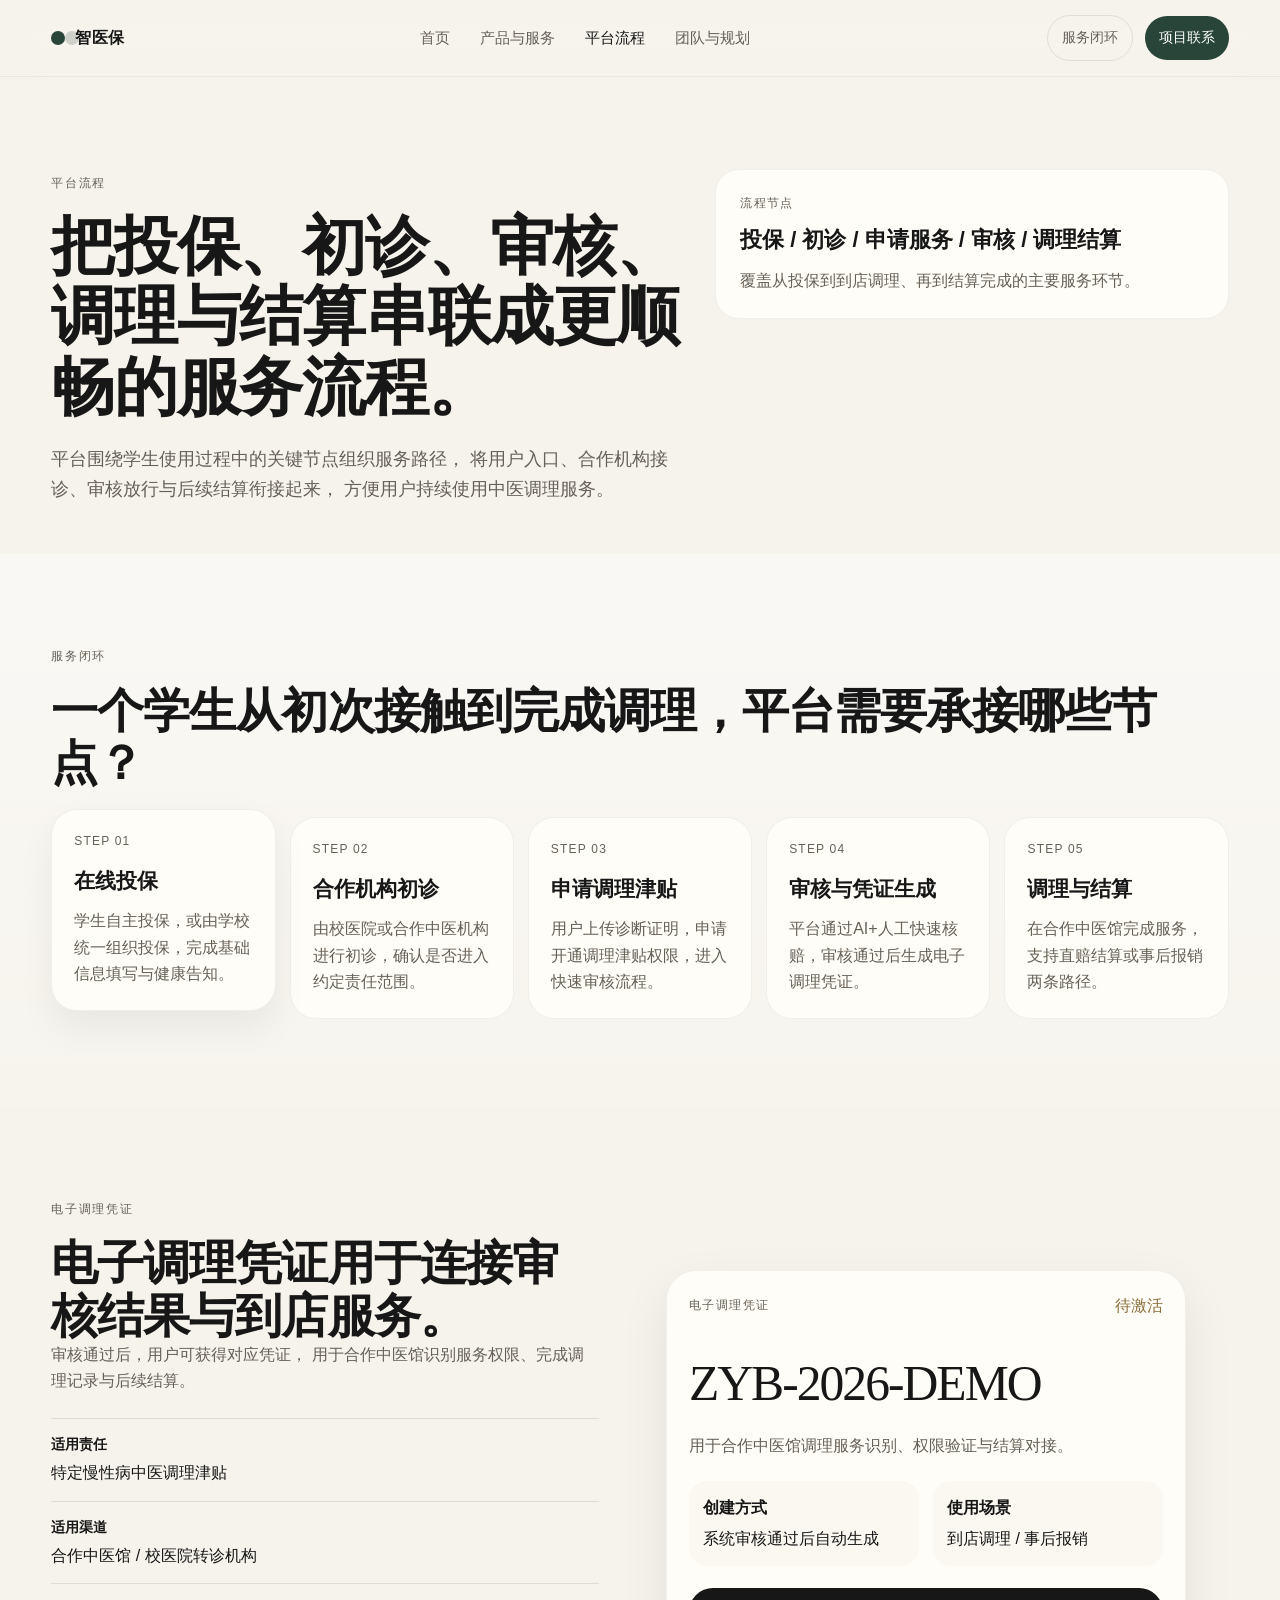
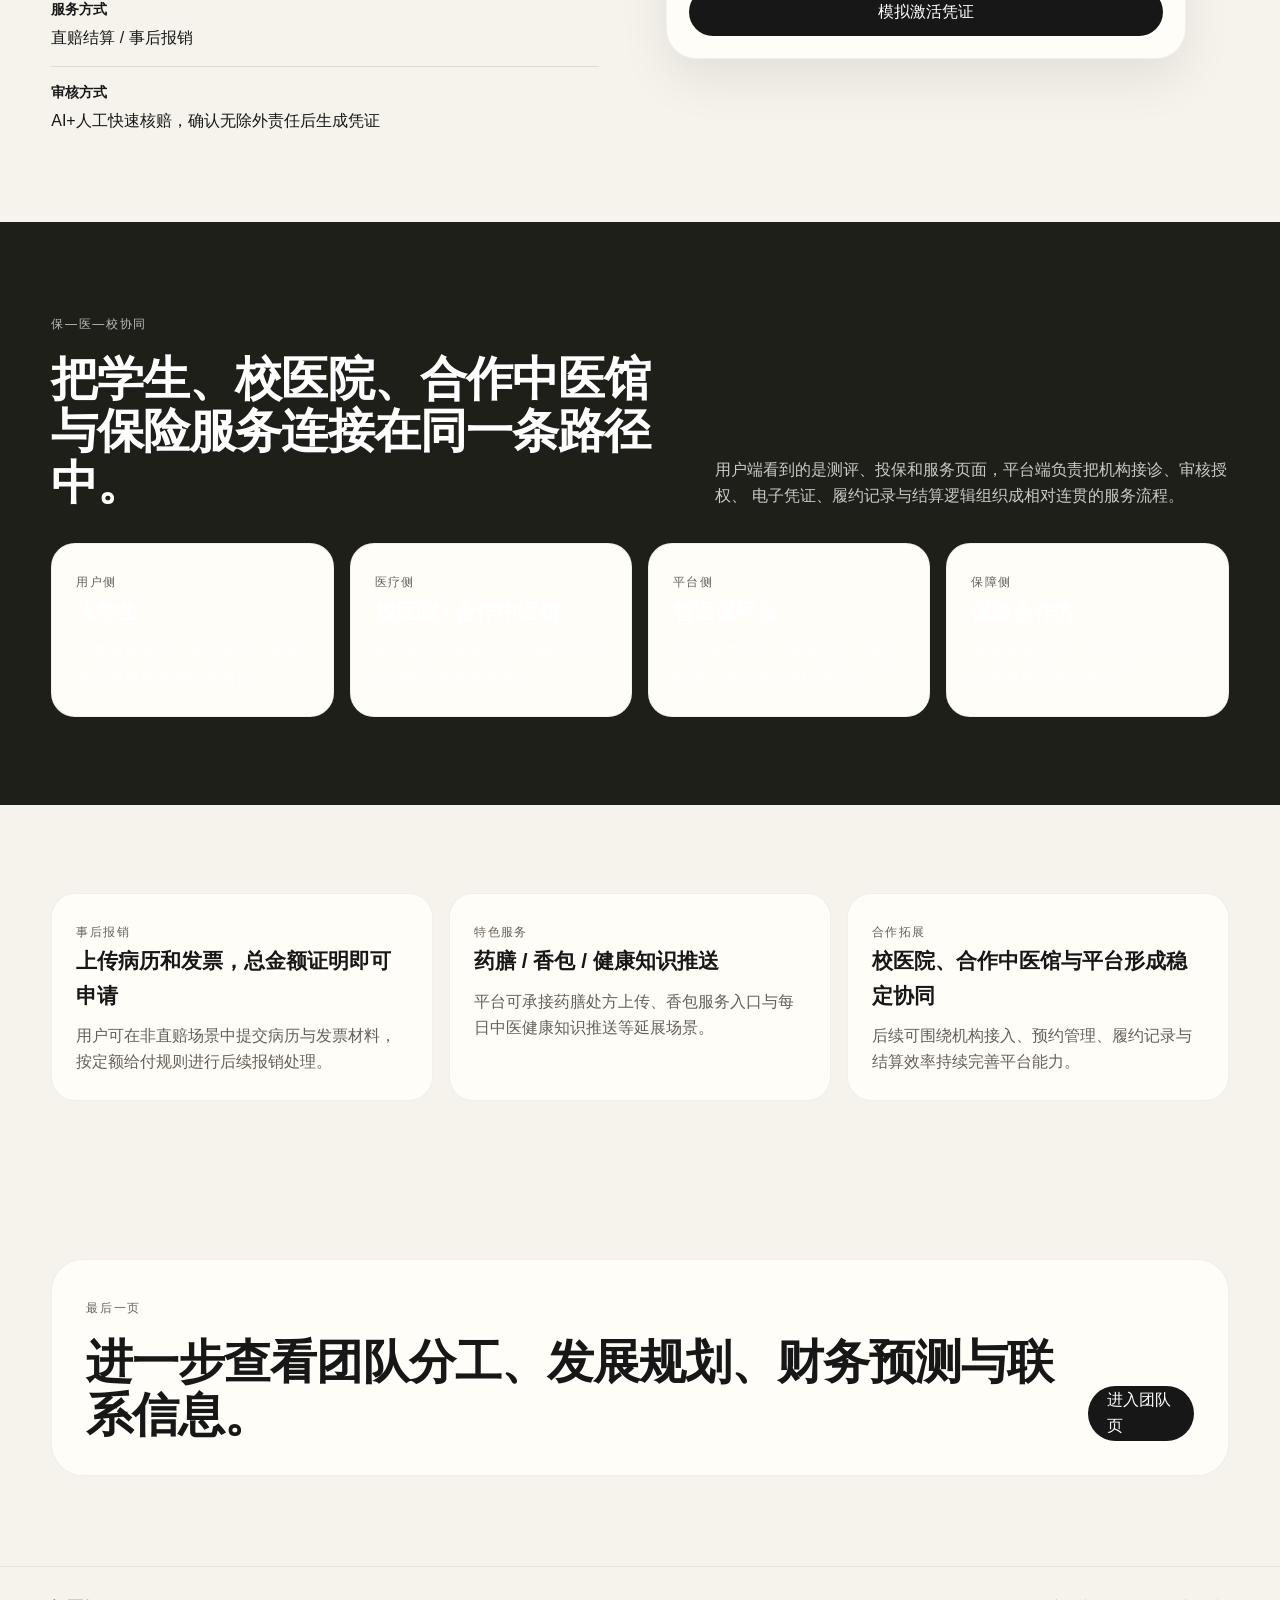
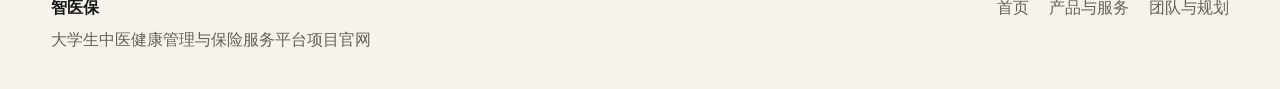
==== platform.html @ 540aa89b "Initial commit" ====
<!DOCTYPE html>
<html lang="zh-CN">
<head>
  <meta charset="UTF-8" />
  <meta name="viewport" content="width=device-width, initial-scale=1.0" />
  <title>平台流程｜智医保</title>
  <link rel="stylesheet" href="style.css" />
</head>
<body data-page="platform">
  <header class="site-header">
    <div class="container header-inner">
      <a class="brand" href="index.html">
        <span class="brand-mark"></span>
        <span>智医保</span>
      </a>

      <nav class="desktop-nav">
        <a href="index.html">首页</a>
        <a href="solution.html">产品与服务</a>
        <a href="platform.html">平台流程</a>
        <a href="team.html">团队与规划</a>
      </nav>

      <div class="header-actions">
        <a class="ghost-link" href="#journey">服务闭环</a>
        <a class="primary-link" href="team.html#contact">项目联系</a>
        <button class="menu-toggle" id="menuToggle" aria-label="打开菜单">☰</button>
      </div>
    </div>

    <div class="mobile-menu" id="mobileMenu">
      <a href="index.html">首页</a>
      <a href="solution.html">产品与服务</a>
      <a href="platform.html">平台流程</a>
      <a href="team.html">团队与规划</a>
    </div>
  </header>

  <main>
    <section class="sub-hero">
      <div class="container sub-hero-grid">
        <div>
          <div class="eyebrow">平台流程</div>
          <h1>把投保、初诊、审核、调理与结算串联成更顺畅的服务流程。</h1>
          <p class="hero-lead">
            平台围绕学生使用过程中的关键节点组织服务路径，
            将用户入口、合作机构接诊、审核放行与后续结算衔接起来，
            方便用户持续使用中医调理服务。
          </p>
        </div>
        <aside class="aside-panel">
          <small>流程节点</small>
          <strong>投保 / 初诊 / 申请服务 / 审核 / 调理结算</strong>
          <p>覆盖从投保到到店调理、再到结算完成的主要服务环节。</p>
        </aside>
      </div>
    </section>

    <section class="section section-soft" id="journey">
      <div class="container">
        <div class="journey-head">
          <div class="eyebrow">服务闭环</div>
          <h2>一个学生从初次接触到完成调理，平台需要承接哪些节点？</h2>
        </div>

        <div class="journey-line journey-line-five">
          <article class="journey-card active">
            <small>STEP 01</small>
            <h3>在线投保</h3>
            <p>学生自主投保，或由学校统一组织投保，完成基础信息填写与健康告知。</p>
          </article>
          <article class="journey-card">
            <small>STEP 02</small>
            <h3>合作机构初诊</h3>
            <p>由校医院或合作中医机构进行初诊，确认是否进入约定责任范围。</p>
          </article>
          <article class="journey-card">
            <small>STEP 03</small>
            <h3>申请调理津贴</h3>
            <p>用户上传诊断证明，申请开通调理津贴权限，进入快速审核流程。</p>
          </article>
          <article class="journey-card">
            <small>STEP 04</small>
            <h3>审核与凭证生成</h3>
            <p>平台通过AI+人工快速核赔，审核通过后生成电子调理凭证。</p>
          </article>
          <article class="journey-card">
            <small>STEP 05</small>
            <h3>调理与结算</h3>
            <p>在合作中医馆完成服务，支持直赔结算或事后报销两条路径。</p>
          </article>
        </div>
      </div>
    </section>

    <section class="section">
      <div class="container flow-layout">
        <div class="flow-copy">
          <div class="eyebrow">电子调理凭证</div>
          <h2>电子调理凭证用于连接审核结果与到店服务。</h2>
          <p>
            审核通过后，用户可获得对应凭证，
            用于合作中医馆识别服务权限、完成调理记录与后续结算。
          </p>

          <div class="flow-points">
            <div>
              <strong>适用责任</strong>
              <span>特定慢性病中医调理津贴</span>
            </div>
            <div>
              <strong>适用渠道</strong>
              <span>合作中医馆 / 校医院转诊机构</span>
            </div>
            <div>
              <strong>服务方式</strong>
              <span>直赔结算 / 事后报销</span>
            </div>
            <div>
              <strong>审核方式</strong>
              <span>AI+人工快速核赔，确认无除外责任后生成凭证</span>
            </div>
          </div>
        </div>

        <div class="voucher-stage">
          <div class="voucher-card">
            <div class="voucher-top">
              <small>电子调理凭证</small>
              <span id="voucherStatus">待激活</span>
            </div>

            <div class="voucher-body">
              <div class="voucher-code" id="voucherCode">ZYB-2026-DEMO</div>
              <p>用于合作中医馆调理服务识别、权限验证与结算对接。</p>
            </div>

            <div class="voucher-meta">
              <div>
                <strong>创建方式</strong>
                <span>系统审核通过后自动生成</span>
              </div>
              <div>
                <strong>使用场景</strong>
                <span>到店调理 / 事后报销</span>
              </div>
            </div>

            <button class="button button-dark full" id="voucherButton" type="button">模拟激活凭证</button>
          </div>
        </div>
      </div>
    </section>

    <section class="section section-dark">
      <div class="container">
        <div class="split-head dark">
          <div>
            <div class="eyebrow">保—医—校协同</div>
            <h2>把学生、校医院、合作中医馆与保险服务连接在同一条路径中。</h2>
          </div>
          <p>
            用户端看到的是测评、投保和服务页面，平台端负责把机构接诊、审核授权、
            电子凭证、履约记录与结算逻辑组织成相对连贯的服务流程。
          </p>
        </div>

        <div class="network-grid">
          <article class="network-card">
            <small>用户侧</small>
            <h3>大学生</h3>
            <p>需要健康测评、调理建议、保障支持与更省事的结算路径。</p>
          </article>
          <article class="network-card">
            <small>医疗侧</small>
            <h3>校医院 / 合作中医馆</h3>
            <p>承担初诊、服务提供、调理记录上传与合作服务履约。</p>
          </article>
          <article class="network-card">
            <small>平台侧</small>
            <h3>智医保平台</h3>
            <p>负责用户入口、审核逻辑、津贴权限、凭证管理与结果沉淀。</p>
          </article>
          <article class="network-card">
            <small>保障侧</small>
            <h3>保险合作方</h3>
            <p>承接保障责任、产品定价、赔付控制与风险管理逻辑。</p>
          </article>
        </div>
      </div>
    </section>

    <section class="section">
      <div class="container side-notes">
        <div class="note-card">
          <small>事后报销</small>
          <h3>上传病历和发票，总金额证明即可申请</h3>
          <p>用户可在非直赔场景中提交病历与发票材料，按定额给付规则进行后续报销处理。</p>
        </div>
        <div class="note-card">
          <small>特色服务</small>
          <h3>药膳 / 香包 / 健康知识推送</h3>
          <p>平台可承接药膳处方上传、香包服务入口与每日中医健康知识推送等延展场景。</p>
        </div>
        <div class="note-card">
          <small>合作拓展</small>
          <h3>校医院、合作中医馆与平台形成稳定协同</h3>
          <p>后续可围绕机构接入、预约管理、履约记录与结算效率持续完善平台能力。</p>
        </div>
      </div>
    </section>

    <section class="section section-end">
      <div class="container end-panel">
        <div>
          <div class="eyebrow">最后一页</div>
          <h2>进一步查看团队分工、发展规划、财务预测与联系信息。</h2>
        </div>
        <a class="button button-dark" href="team.html">进入团队页</a>
      </div>
    </section>
  </main>

  <footer class="site-footer">
    <div class="container footer-inner">
      <div>
        <strong>智医保</strong>
        <p>大学生中医健康管理与保险服务平台项目官网</p>
      </div>
      <div class="footer-links">
        <a href="index.html">首页</a>
        <a href="solution.html">产品与服务</a>
        <a href="team.html">团队与规划</a>
      </div>
    </div>
  </footer>

  <script src="script.js"></script>
</body>
</html>
---- style.css ----
* {
  margin: 0;
  padding: 0;
  box-sizing: border-box;
}

:root {
  --bg: #f6f3ec;
  --paper: #fffdf8;
  --ink: #171717;
  --muted: #666157;
  --line: rgba(23, 23, 23, 0.1);
  --soft-line: rgba(23, 23, 23, 0.06);
  --green: #29453a;
  --green-2: #335a4b;
  --sand: #ebe5d8;
  --card: #f9f6ef;
  --dark: #171717;
  --dark-panel: #1f1f1a;
  --dark-soft: rgba(255,255,255,0.08);
  --radius: 24px;
  --shadow: 0 20px 50px rgba(17, 17, 17, 0.08);
}

html {
  scroll-behavior: smooth;
}

body {
  font-family: "Helvetica Neue", "PingFang SC", "Microsoft YaHei", sans-serif;
  color: var(--ink);
  background: var(--bg);
  line-height: 1.65;
}

a {
  color: inherit;
  text-decoration: none;
}

img {
  display: block;
  max-width: 100%;
}

button,
input,
select {
  font: inherit;
}

.hidden {
  display: none !important;
}

.container {
  width: min(1180px, 92vw);
  margin: 0 auto;
}

/* Header */
.site-header {
  position: sticky;
  top: 0;
  z-index: 100;
  backdrop-filter: blur(18px);
  background: rgba(246, 243, 236, 0.84);
  border-bottom: 1px solid var(--soft-line);
}

.header-inner {
  display: flex;
  align-items: center;
  justify-content: space-between;
  min-height: 76px;
  gap: 20px;
}

.brand {
  display: inline-flex;
  align-items: center;
  gap: 10px;
  font-weight: 700;
  letter-spacing: 0.02em;
}

.brand-mark {
  width: 14px;
  height: 14px;
  background: var(--green);
  border-radius: 50%;
  box-shadow: 14px 0 0 0 rgba(41, 69, 58, 0.2);
}

.desktop-nav {
  display: flex;
  gap: 30px;
  font-size: 15px;
}

.desktop-nav a {
  color: var(--muted);
  transition: color 0.25s ease;
}

.desktop-nav a:hover,
.desktop-nav a.is-current {
  color: var(--ink);
}

.header-actions {
  display: flex;
  align-items: center;
  gap: 12px;
}

.ghost-link,
.primary-link {
  padding: 10px 14px;
  border-radius: 999px;
  font-size: 14px;
}

.ghost-link {
  border: 1px solid var(--line);
  color: var(--muted);
}

.primary-link {
  background: var(--green);
  color: white;
}

.menu-toggle {
  display: none;
  background: none;
  border: none;
  font-size: 26px;
}

.mobile-menu {
  display: none;
  padding: 0 4vw 18px;
  border-top: 1px solid var(--soft-line);
}

.mobile-menu a {
  display: block;
  padding: 12px 0;
  color: var(--muted);
}

/* Global */
.section {
  padding: 88px 0;
}

.section-soft {
  background: linear-gradient(180deg, rgba(255,255,255,0.45), rgba(255,255,255,0.1));
}

.section-dark {
  background: var(--dark-panel);
  color: white;
}

.section-end {
  padding-top: 70px;
  padding-bottom: 90px;
}

.eyebrow,
.section-kicker {
  display: inline-block;
  font-size: 12px;
  letter-spacing: 0.14em;
  text-transform: uppercase;
  color: var(--muted);
  margin-bottom: 18px;
}

.section-dark .eyebrow {
  color: rgba(255,255,255,0.7);
}

h1, h2 {
  font-family: Georgia, "Times New Roman", serif;
  font-weight: 600;
  letter-spacing: -0.02em;
  line-height: 1.1;
}

h1 {
  font-size: clamp(2.8rem, 5vw, 5rem);
  margin-bottom: 22px;
}

h2 {
  font-size: clamp(2rem, 3.7vw, 3.4rem);
}

h3 {
  font-size: 1.3rem;
  margin-bottom: 10px;
}

p {
  color: var(--muted);
}

.section-dark p {
  color: rgba(255,255,255,0.75);
}

.hero-lead {
  font-size: 18px;
  max-width: 760px;
}

/* Buttons */
.button {
  display: inline-flex;
  align-items: center;
  justify-content: center;
  min-height: 48px;
  padding: 0 18px;
  border-radius: 999px;
  border: 1px solid transparent;
  transition: transform 0.25s ease, background 0.25s ease, border-color 0.25s ease;
}

.button:hover {
  transform: translateY(-1px);
}

.button-dark {
  background: var(--ink);
  color: white;
}

.button-light {
  background: transparent;
  border-color: var(--line);
  color: var(--ink);
}

.full {
  width: 100%;
}

/* Home hero */
.hero {
  padding: 80px 0 60px;
}

.hero-grid {
  display: grid;
  grid-template-columns: 1.1fr 0.9fr;
  gap: 48px;
  align-items: center;
  min-height: calc(100vh - 120px);
}

.hero-copy {
  max-width: 720px;
}

.hero-cta {
  display: flex;
  gap: 12px;
  flex-wrap: wrap;
  margin-top: 28px;
}

.hero-meta {
  display: grid;
  grid-template-columns: repeat(3, 1fr);
  gap: 18px;
  margin-top: 42px;
}

.hero-meta div {
  padding-top: 16px;
  border-top: 1px solid var(--line);
}

.hero-meta strong {
  display: block;
  font-size: 14px;
  margin-bottom: 6px;
}

.hero-meta span {
  color: var(--muted);
  font-size: 15px;
}

.hero-stage {
  display: flex;
  justify-content: flex-end;
}

.screen-card {
  width: min(540px, 100%);
  background: var(--paper);
  border-radius: 30px;
  box-shadow: var(--shadow);
  border: 1px solid rgba(255,255,255,0.8);
  overflow: hidden;
}

.screen-top {
  display: flex;
  gap: 8px;
  padding: 18px 20px 0;
}

.screen-top span {
  width: 10px;
  height: 10px;
  background: #ddd8ce;
  border-radius: 50%;
}

.screen-body {
  padding: 20px 22px 24px;
}

.screen-label {
  color: var(--muted);
  font-size: 13px;
  text-transform: uppercase;
  letter-spacing: 0.12em;
  margin-bottom: 8px;
}

.screen-title {
  font-size: 24px;
  font-family: Georgia, "Times New Roman", serif;
  margin-bottom: 20px;
}

.mini-journey {
  display: grid;
  gap: 12px;
}

.mini-step {
  padding: 16px;
  border-radius: 18px;
  background: #f1ece2;
  border: 1px solid transparent;
}

.mini-step.active {
  border-color: rgba(41, 69, 58, 0.18);
  background: #f4f2eb;
}

.mini-step small {
  display: inline-block;
  color: var(--green);
  margin-bottom: 4px;
}

.mini-step strong {
  display: block;
  margin-bottom: 4px;
}

.screen-foot {
  display: grid;
  grid-template-columns: repeat(3, 1fr);
  gap: 12px;
  margin-top: 18px;
}

.metric {
  padding: 14px;
  border-radius: 16px;
  background: #faf7f1;
  border: 1px solid var(--soft-line);
}

.metric span {
  display: block;
  font-size: 24px;
  font-family: Georgia, "Times New Roman", serif;
  margin-bottom: 2px;
}

.metric small {
  color: var(--muted);
}

/* Home sections */
.split-head {
  display: grid;
  grid-template-columns: 1.1fr 0.9fr;
  gap: 36px;
  align-items: end;
  margin-bottom: 34px;
}

.split-head p {
  font-size: 16px;
}

.split-head.dark p {
  color: rgba(255,255,255,0.76);
}

.feature-mosaic {
  display: grid;
  grid-template-columns: 1.2fr 1fr 1fr;
  gap: 18px;
}

.mosaic-card {
  padding: 28px;
  min-height: 220px;
  background: var(--paper);
  border-radius: 28px;
  box-shadow: 0 12px 30px rgba(17, 17, 17, 0.04);
}

.mosaic-card.large {
  min-height: 460px;
}

.card-index {
  display: inline-flex;
  width: 42px;
  height: 42px;
  border-radius: 50%;
  align-items: center;
  justify-content: center;
  background: #ede7da;
  color: var(--green);
  margin-bottom: 18px;
}

.editorial-grid {
  display: grid;
  grid-template-columns: 0.85fr 1.15fr;
  gap: 44px;
}

.editorial-list {
  display: grid;
  gap: 18px;
}

.editorial-item {
  display: grid;
  grid-template-columns: 44px 1fr;
  gap: 14px;
  padding: 10px 0 22px;
  border-bottom: 1px solid var(--line);
}

.editorial-item .line {
  width: 2px;
  background: linear-gradient(180deg, var(--green), transparent);
  border-radius: 999px;
}

.principles {
  display: grid;
  grid-template-columns: repeat(3, 1fr);
  gap: 18px;
}

.principle-card {
  padding: 28px;
  border-radius: 24px;
  background: rgba(255,255,255,0.06);
  border: 1px solid rgba(255,255,255,0.08);
}

.principle-card strong {
  display: block;
  margin-bottom: 8px;
  font-size: 20px;
}

.end-panel {
  background: var(--paper);
  border: 1px solid var(--soft-line);
  border-radius: 32px;
  padding: 34px;
  display: flex;
  align-items: end;
  justify-content: space-between;
  gap: 26px;
}

/* Sub hero shared */
.sub-hero {
  padding: 92px 0 50px;
}

.sub-hero-grid {
  display: grid;
  grid-template-columns: 1.1fr 0.9fr;
  gap: 36px;
  align-items: start;
}

.aside-panel {
  padding: 24px;
  border-radius: 24px;
  background: var(--paper);
  border: 1px solid var(--soft-line);
}

.aside-panel small {
  display: block;
  color: var(--muted);
  margin-bottom: 8px;
  text-transform: uppercase;
  letter-spacing: 0.12em;
  font-size: 12px;
}

.aside-panel strong {
  display: block;
  font-size: 22px;
  margin-bottom: 10px;
}

/* Solution */
.service-grid {
  display: grid;
  grid-template-columns: repeat(4, 1fr);
  gap: 16px;
}

.service-card,
.callout-card,
.network-card,
.note-card,
.finance-card,
.member-card {
  background: var(--paper);
  border-radius: 24px;
  padding: 24px;
  border: 1px solid var(--soft-line);
}

.service-card small,
.callout-card small,
.network-card small,
.note-card small,
.finance-card small,
.member-card small {
  color: var(--muted);
  text-transform: uppercase;
  letter-spacing: 0.12em;
  font-size: 12px;
}

.prototype-wrap {
  display: grid;
  grid-template-columns: 0.42fr 0.58fr;
  gap: 26px;
  align-items: start;
}

.prototype-sidebar {
  position: sticky;
  top: 100px;
}

.prototype-notes {
  display: grid;
  gap: 14px;
  margin-top: 24px;
}

.prototype-notes div {
  padding-top: 14px;
  border-top: 1px solid var(--line);
}

.prototype-notes strong {
  display: block;
  font-size: 14px;
  margin-bottom: 4px;
}

.prototype-notes span {
  color: var(--muted);
}

.prototype-shell {
  background: var(--paper);
  border: 1px solid var(--soft-line);
  border-radius: 30px;
  box-shadow: var(--shadow);
  overflow: hidden;
}

.prototype-header {
  display: flex;
  gap: 8px;
  padding: 18px 20px 0;
}

.prototype-header span {
  width: 10px;
  height: 10px;
  border-radius: 999px;
  background: #ddd8ce;
}

.prototype-tabs {
  display: flex;
  gap: 8px;
  padding: 16px 18px 0;
}

.tab-button {
  background: transparent;
  border: 1px solid var(--soft-line);
  color: var(--muted);
  padding: 10px 14px;
  border-radius: 999px;
  cursor: pointer;
}

.tab-button.active {
  background: var(--ink);
  color: white;
  border-color: var(--ink);
}

.prototype-body {
  padding: 18px;
}

.tab-panel {
  display: none;
}

.tab-panel.active {
  display: block;
}

.panel-title {
  margin-bottom: 18px;
}

.panel-title h3 {
  font-size: 24px;
}

.clean-form {
  display: grid;
  gap: 14px;
}

.form-row {
  display: grid;
  grid-template-columns: repeat(2, 1fr);
  gap: 14px;
}

.field label {
  display: block;
  font-size: 14px;
  margin-bottom: 8px;
}

.field input,
.field select {
  width: 100%;
  min-height: 46px;
  border-radius: 16px;
  border: 1px solid rgba(23, 23, 23, 0.12);
  background: white;
  padding: 0 14px;
}

.field-tip {
  display: block;
  color: var(--muted);
  margin-top: 8px;
  font-size: 13px;
}

.tongue-preview {
  width: 180px;
  margin-top: 12px;
  border-radius: 16px;
  border: 1px solid var(--soft-line);
}

.chip-group {
  display: flex;
  flex-wrap: wrap;
  gap: 10px;
}

.chip {
  display: inline-flex;
  align-items: center;
  gap: 7px;
  min-height: 40px;
  border-radius: 999px;
  padding: 0 14px;
  border: 1px solid var(--soft-line);
  background: white;
  color: var(--muted);
}

.chip input {
  width: auto;
  min-height: auto;
}

.chip-group.compact .chip {
  padding: 0 12px;
}

.result-summary {
  display: grid;
  grid-template-columns: repeat(3, 1fr);
  gap: 14px;
  margin-bottom: 18px;
}

.summary-box {
  background: #fbf8f2;
  border: 1px solid var(--soft-line);
  border-radius: 20px;
  padding: 18px;
}

.summary-box small {
  color: var(--muted);
  display: block;
  margin-bottom: 8px;
}

.summary-box strong {
  display: block;
  font-size: 28px;
  font-family: Georgia, "Times New Roman", serif;
  margin-bottom: 6px;
}

.bar-group {
  display: grid;
  gap: 14px;
}

.bar-row {
  padding: 14px;
  border-radius: 18px;
  border: 1px solid var(--soft-line);
  background: #fffdfa;
}

.bar-label {
  display: flex;
  align-items: center;
  justify-content: space-between;
  margin-bottom: 10px;
}

.bar-label small {
  color: var(--muted);
}

.bar-track {
  height: 12px;
  background: #ebe7df;
  border-radius: 999px;
  overflow: hidden;
}

.bar-fill {
  width: 0%;
  height: 100%;
  background: linear-gradient(90deg, #cdbd85, #9a7757, #405d53);
  border-radius: 999px;
  transition: width 0.5s ease;
}

.advice-block {
  display: grid;
  grid-template-columns: 1fr 0.95fr;
  gap: 14px;
  margin-top: 18px;
}

.advice-block ul {
  padding-left: 18px;
}

.advice-block li {
  margin-bottom: 8px;
  color: var(--muted);
}

.recommend-card {
  border: 1px solid var(--soft-line);
  border-radius: 20px;
  padding: 18px;
  background: #fbf8f2;
}

.recommend-card small {
  color: var(--muted);
  display: block;
  margin-bottom: 8px;
}

.stacked-checks {
  display: grid;
  gap: 10px;
}

.submit-message {
  min-height: 22px;
  font-size: 14px;
}

/* Platform */
.journey-head {
  margin-bottom: 28px;
}

.journey-line {
  display: grid;
  grid-template-columns: repeat(4, 1fr);
  gap: 14px;
}

.journey-card {
  background: var(--paper);
  border-radius: 26px;
  border: 1px solid var(--soft-line);
  padding: 22px;
}

.journey-card.active {
  transform: translateY(-8px);
  box-shadow: 0 16px 36px rgba(17, 17, 17, 0.06);
}

.journey-card small {
  color: var(--muted);
  display: block;
  margin-bottom: 12px;
  text-transform: uppercase;
  letter-spacing: 0.1em;
  font-size: 12px;
}

.flow-layout {
  display: grid;
  grid-template-columns: 0.95fr 1.05fr;
  gap: 24px;
  align-items: center;
}

.flow-points {
  display: grid;
  gap: 14px;
  margin-top: 24px;
}

.flow-points div {
  padding-top: 14px;
  border-top: 1px solid var(--line);
}

.flow-points strong {
  display: block;
  font-size: 14px;
  margin-bottom: 4px;
}

.voucher-stage {
  display: flex;
  justify-content: center;
}

.voucher-card {
  width: min(520px, 100%);
  background: var(--paper);
  border: 1px solid var(--soft-line);
  border-radius: 30px;
  padding: 22px;
  box-shadow: var(--shadow);
}

.voucher-top {
  display: flex;
  justify-content: space-between;
  align-items: center;
  margin-bottom: 24px;
}

.voucher-top small {
  color: var(--muted);
  text-transform: uppercase;
  letter-spacing: 0.12em;
  font-size: 12px;
}

.voucher-top span {
  min-width: 80px;
  text-align: right;
  color: #8a6e38;
}

.voucher-code {
  font-family: Georgia, "Times New Roman", serif;
  font-size: clamp(2rem, 4vw, 3.1rem);
  letter-spacing: -0.04em;
  margin-bottom: 8px;
}

.voucher-meta {
  display: grid;
  grid-template-columns: repeat(2, 1fr);
  gap: 14px;
  margin: 22px 0;
}

.voucher-meta div {
  padding: 14px;
  border-radius: 18px;
  background: #fbf8f2;
}

.voucher-meta strong {
  display: block;
  margin-bottom: 4px;
}

.network-grid,
.side-notes,
.finance-grid,
.contact-layout,
.callout-grid,
.team-grid {
  display: grid;
  gap: 16px;
}

.network-grid {
  grid-template-columns: repeat(4, 1fr);
}

.side-notes,
.finance-grid,
.callout-grid {
  grid-template-columns: repeat(3, 1fr);
}

/* Team */
.team-grid {
  grid-template-columns: repeat(4, 1fr);
}

.member-card p {
  margin: 8px 0 12px;
  color: var(--ink);
}

.member-card span {
  color: var(--muted);
  display: block;
}

.plan-layout {
  display: grid;
  grid-template-columns: 0.95fr 1.05fr;
  gap: 24px;
  align-items: start;
}

.plan-table {
  background: var(--paper);
  border: 1px solid var(--soft-line);
  border-radius: 26px;
  overflow: hidden;
}

.plan-row {
  display: grid;
  grid-template-columns: 0.8fr 1fr 1.4fr;
  gap: 12px;
  padding: 18px 22px;
  border-top: 1px solid var(--soft-line);
}

.plan-row.head {
  border-top: none;
  background: #f5f0e7;
  color: var(--muted);
  text-transform: uppercase;
  letter-spacing: 0.08em;
  font-size: 12px;
}

.contact-layout {
  grid-template-columns: 0.95fr 1.05fr;
  align-items: start;
}

.contact-card-pro {
  background: var(--paper);
  border-radius: 26px;
  border: 1px solid var(--soft-line);
  padding: 18px 22px;
}

.contact-row {
  display: grid;
  grid-template-columns: 120px 1fr;
  gap: 16px;
  padding: 16px 0;
  border-bottom: 1px solid var(--soft-line);
}

.contact-row:last-child {
  border-bottom: none;
}

.contact-row span {
  color: var(--muted);
}

.contact-row strong {
  font-weight: 600;
}

/* Footer */
.site-footer {
  border-top: 1px solid var(--soft-line);
  padding: 28px 0 36px;
}

.footer-inner {
  display: flex;
  align-items: flex-start;
  justify-content: space-between;
  gap: 20px;
}

.footer-inner strong {
  display: block;
  margin-bottom: 6px;
}

.footer-links {
  display: flex;
  gap: 20px;
  flex-wrap: wrap;
}

.footer-links a {
  color: var(--muted);
}

/* Responsive */
@media (max-width: 1100px) {
  .hero-grid,
  .split-head,
  .sub-hero-grid,
  .prototype-wrap,
  .flow-layout,
  .plan-layout,
  .contact-layout,
  .editorial-grid {
    grid-template-columns: 1fr;
  }

  .service-grid,
  .journey-line,
  .network-grid,
  .team-grid {
    grid-template-columns: repeat(2, 1fr);
  }

  .feature-mosaic {
    grid-template-columns: 1fr 1fr;
  }

  .mosaic-card.large {
    min-height: 260px;
    grid-column: span 2;
  }

  .prototype-sidebar {
    position: static;
  }
}

@media (max-width: 780px) {
  .desktop-nav,
  .ghost-link,
  .primary-link {
    display: none;
  }

  .menu-toggle {
    display: inline-block;
  }

  .mobile-menu.is-open {
    display: block;
  }

  .section {
    padding: 68px 0;
  }

  .hero-grid {
    min-height: auto;
  }

  .hero-meta,
  .screen-foot,
  .service-grid,
  .journey-line,
  .network-grid,
  .side-notes,
  .finance-grid,
  .callout-grid,
  .team-grid,
  .result-summary,
  .advice-block,
  .voucher-meta,
  .feature-mosaic {
    grid-template-columns: 1fr;
  }

  .form-row,
  .plan-row,
  .contact-row {
    grid-template-columns: 1fr;
  }

  .footer-inner,
  .end-panel {
    flex-direction: column;
    align-items: flex-start;
  }

  .prototype-tabs {
    flex-wrap: wrap;
  }
}


/* Alignment updates */
.detail-list {
  margin-top: 14px;
  padding-left: 18px;
}

.detail-list li {
  color: var(--muted);
  margin-bottom: 8px;
}

.journey-line-five {
  grid-template-columns: repeat(5, 1fr);
}

@media (max-width: 1024px) {
  .journey-line-five {
    grid-template-columns: repeat(2, 1fr);
  }
}

@media (max-width: 720px) {
  .journey-line-five {
    grid-template-columns: 1fr;
  }
}
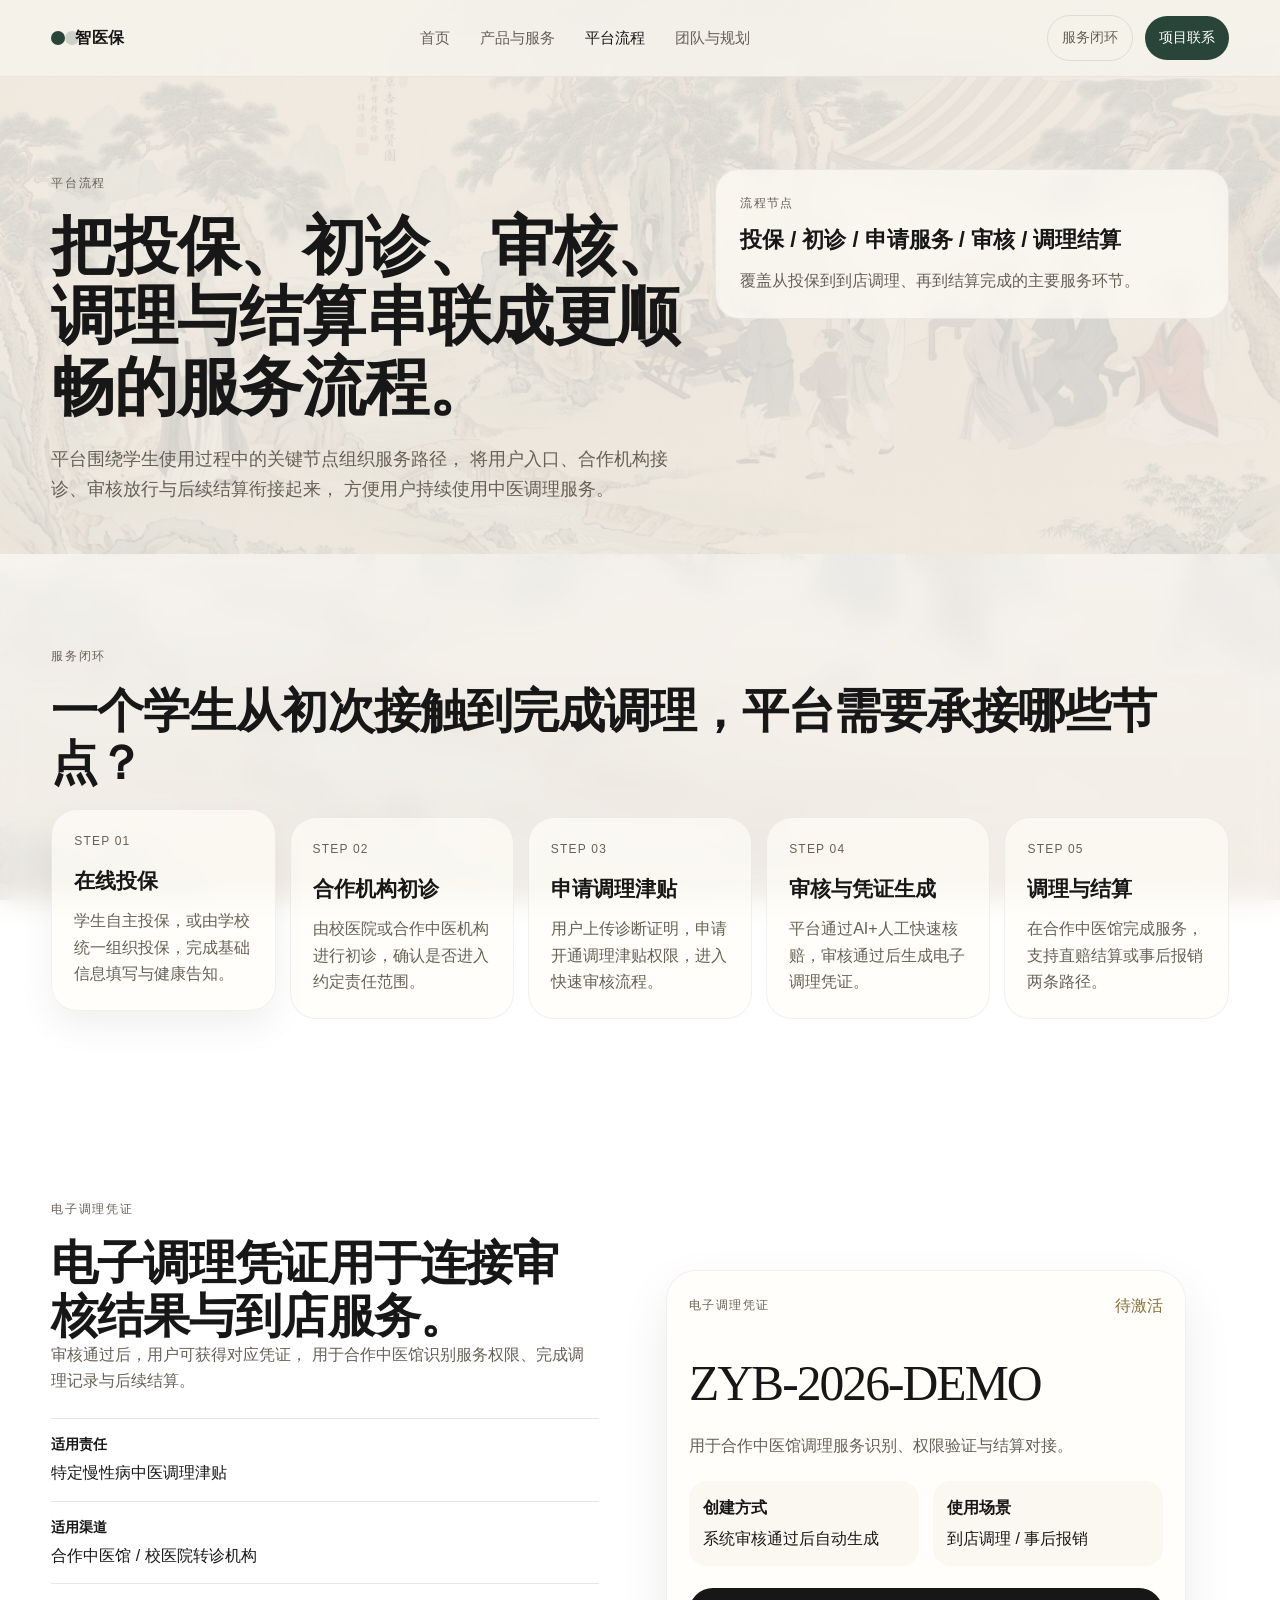
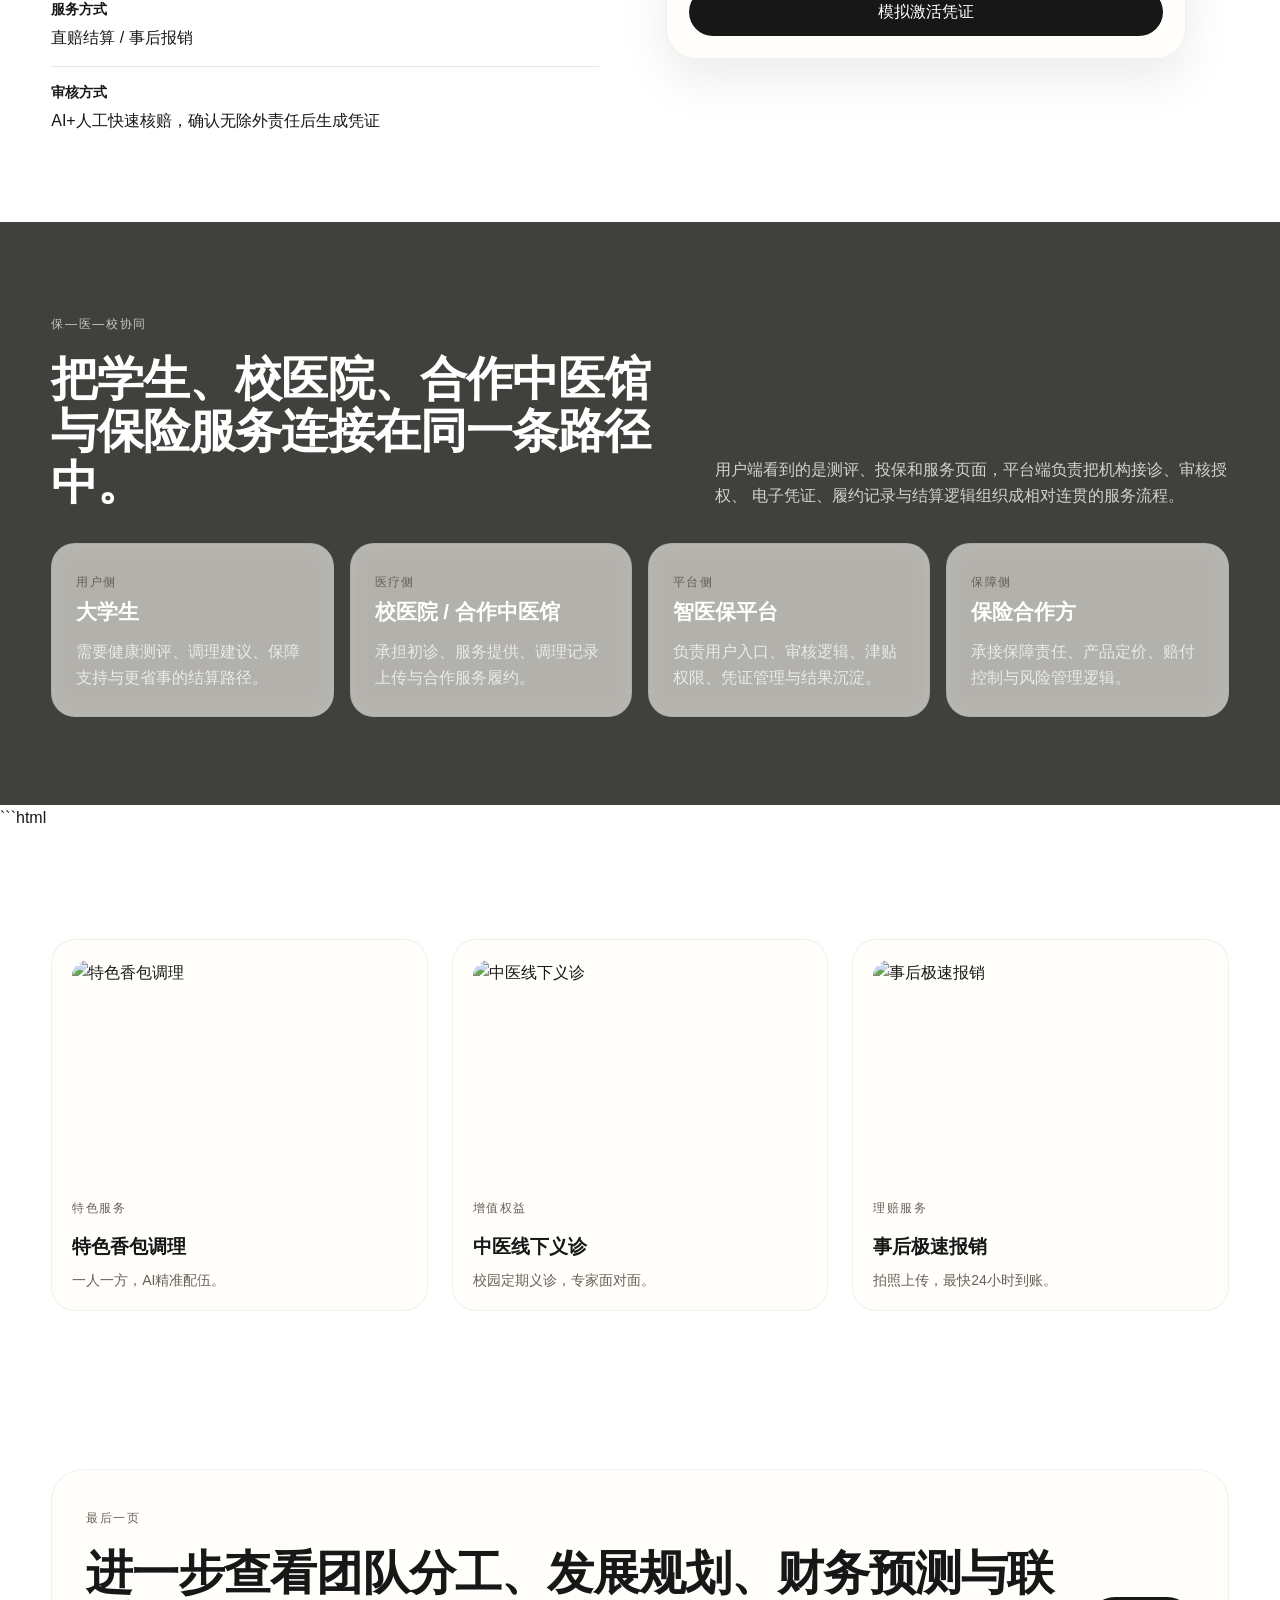
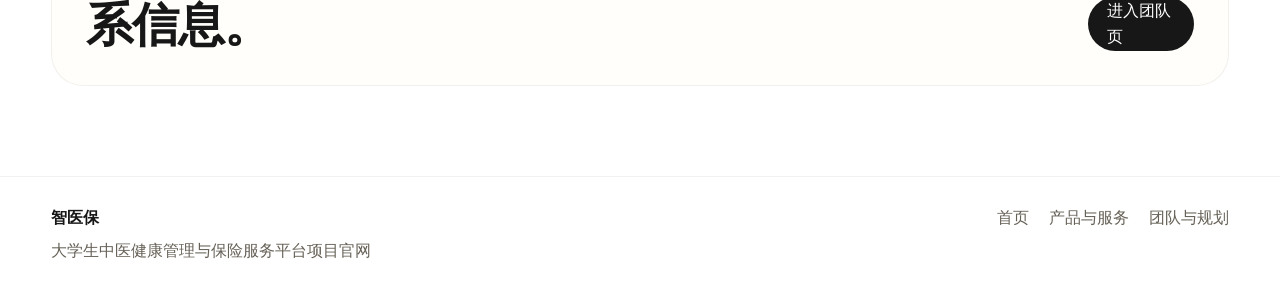
==== commit 4070fa52: "更新了网站内容" ====
--- a/platform.html
+++ b/platform.html
@@ -190,25 +190,67 @@
       </div>
     </section>
 
-    <section class="section">
-      <div class="container side-notes">
-        <div class="note-card">
-          <small>事后报销</small>
-          <h3>上传病历和发票，总金额证明即可申请</h3>
-          <p>用户可在非直赔场景中提交病历与发票材料，按定额给付规则进行后续报销处理。</p>
-        </div>
-        <div class="note-card">
-          <small>特色服务</small>
-          <h3>药膳 / 香包 / 健康知识推送</h3>
-          <p>平台可承接药膳处方上传、香包服务入口与每日中医健康知识推送等延展场景。</p>
-        </div>
-        <div class="note-card">
-          <small>合作拓展</small>
-          <h3>校医院、合作中医馆与平台形成稳定协同</h3>
-          <p>后续可围绕机构接入、预约管理、履约记录与结算效率持续完善平台能力。</p>
-        </div>
-      </div>
-    </section>
+   ```html
+<style>
+  .side-notes {
+    display: grid;
+    grid-template-columns: repeat(3, 1fr);
+    gap: 24px;
+    margin-top: 20px;
+  }
+  .note-card {
+    transition: all 0.3s ease;
+    border: 1px solid var(--soft-line);
+    background: var(--paper);
+    padding: 20px !important;
+    display: flex;
+    flex-direction: column;
+    border-radius: 24px;
+  }
+  .note-card:hover {
+    transform: translateY(-8px);
+    box-shadow: 0 12px 30px rgba(0,0,0,0.08);
+    border-color: var(--green);
+  }
+  .note-card img {
+    width: 100%;
+    aspect-ratio: 3/2;
+    object-fit: cover;
+    filter: saturate(0.8);
+    transition: filter 0.3s ease;
+  }
+  .note-card:hover img {
+    filter: saturate(1.1);
+  }
+  @media (max-width: 900px) {
+    .side-notes { grid-template-columns: 1fr; }
+  }
+</style>
+
+<section class="section">
+  <div class="container side-notes">
+    <article class="note-card">
+      <img src="https://images.unsplash.com/photo-1512036667332-288d64e637ee?auto=format&fit=crop&q=80&w=600" alt="特色香包调理" style="border-radius: 16px; margin-bottom: 16px;">
+      <small>特色服务</small>
+      <h3 style="margin: 12px 0 8px 0; font-size: 1.2rem;">特色香包调理</h3>
+      <p style="font-size: 14px; color: var(--muted); margin: 0; line-height: 1.4;">一人一方，AI精准配伍。</p>
+    </article>
+
+    <article class="note-card">
+      <img src="https://images.unsplash.com/photo-1563213126-a4273aed2016?auto=format&fit=crop&q=80&w=600" alt="中医线下义诊" style="border-radius: 16px; margin-bottom: 16px;">
+      <small>增值权益</small>
+      <h3 style="margin: 12px 0 8px 0; font-size: 1.2rem;">中医线下义诊</h3>
+      <p style="font-size: 14px; color: var(--muted); margin: 0; line-height: 1.4;">校园定期义诊，专家面对面。</p>
+    </article>
+
+    <article class="note-card">
+      <img src="https://images.unsplash.com/photo-1554224155-1696413565d3?auto=format&fit=crop&q=80&w=600" alt="事后极速报销" style="border-radius: 16px; margin-bottom: 16px;">
+      <small>理赔服务</small>
+      <h3 style="margin: 12px 0 8px 0; font-size: 1.2rem;">事后极速报销</h3>
+      <p style="font-size: 14px; color: var(--muted); margin: 0; line-height: 1.4;">拍照上传，最快24小时到账。</p>
+    </article>
+  </div>
+</section>
 
     <section class="section section-end">
       <div class="container end-panel">
--- a/style.css
+++ b/style.css
@@ -5,33 +5,45 @@
 }
 
 :root {
-  --bg: #f6f3ec;
-  --paper: #fffdf8;
+  --bg: transparent; /* 去掉原有的纯色背景，给图片让路 */
+  --paper: rgba(255, 253, 248, 0.65); /* 变成半透明，透出底部图片 */
   --ink: #171717;
   --muted: #666157;
   --line: rgba(23, 23, 23, 0.1);
   --soft-line: rgba(23, 23, 23, 0.06);
   --green: #29453a;
   --green-2: #335a4b;
-  --sand: #ebe5d8;
-  --card: #f9f6ef;
+  --sand: rgba(235, 229, 216, 0.7);
+  --card: rgba(249, 246, 239, 0.65); /* 半透明的卡片背景 */
   --dark: #171717;
-  --dark-panel: #1f1f1a;
+  --dark-panel: rgba(31, 31, 26, 0.85); /* 深色区块也变成半透明 */
   --dark-soft: rgba(255,255,255,0.08);
   --radius: 24px;
   --shadow: 0 20px 50px rgba(17, 17, 17, 0.08);
 }
 
-html {
-  scroll-behavior: smooth;
-}
-
 body {
   font-family: "Helvetica Neue", "PingFang SC", "Microsoft YaHei", sans-serif;
   color: var(--ink);
-  background: var(--bg);
   line-height: 1.65;
-}
+  
+  /* 全屏延伸背景魔法就在这四行 */
+  background-image: linear-gradient(rgba(246, 243, 236, 0.85), rgba(246, 243, 236, 0.85)), url('hero-bg.jpg');
+  background-size: cover;
+  background-attachment: fixed;
+  background-position: center;
+}
+
+/* 一键给所有卡片加上高级的毛玻璃质感，配合全屏背景使用 */
+.service-card, .callout-card, .network-card, .note-card, .finance-card, .member-card, .mosaic-card, .aside-panel, .screen-card, .voucher-card, .end-panel, .sub-hero, .section-soft, .section-dark {
+    backdrop-filter: blur(12px);
+}
+
+html {
+  scroll-behavior: smooth;
+}
+
+
 
 a {
   color: inherit;
@@ -1185,3 +1197,29 @@
     grid-template-columns: 1fr;
   }
 }
+/* 首页首屏背景图设置 */
+.hero-home {
+  /* 使用你原本的米黄色做一个 80% 透明度的遮罩，盖在图片上，这样不管图片多花，你的文字都绝对清晰 */
+  background-image: linear-gradient(rgba(246, 243, 236, 0.8), rgba(246, 243, 236, 0.8)), url('hero-bg.jpg');
+  background-size: cover; /* 让图片等比例缩放铺满整个区域 */
+  background-position: center; /* 图片居中显示 */
+  background-repeat: no-repeat; /* 图片不重复 */
+}
+/* 给所有分页的顶部横幅设置统一背景 */
+/* 加强版：强制所有分页顶部横幅显示背景 */
+/* 加强版：强制所有分页顶部横幅显示背景 */
+.sub-hero {
+  /* 破案关键：这里已经改成了 url('hero-bg.jpg') */
+  background-image: linear-gradient(rgba(246, 243, 236, 0.85), rgba(246, 243, 236, 0.85)), url('hero-bg.jpg') !important;
+  background-size: cover !important;
+  background-position: center !important;
+  background-repeat: no-repeat !important;
+  /* 增加一个最小高度，确保即使没内容也能看到背景 */
+  min-height: 300px; 
+  display: flex;
+  align-items: center;
+}
+/* ==========================================
+   新增专属图片适配代码 (救急版)
+   ========================================== */
+
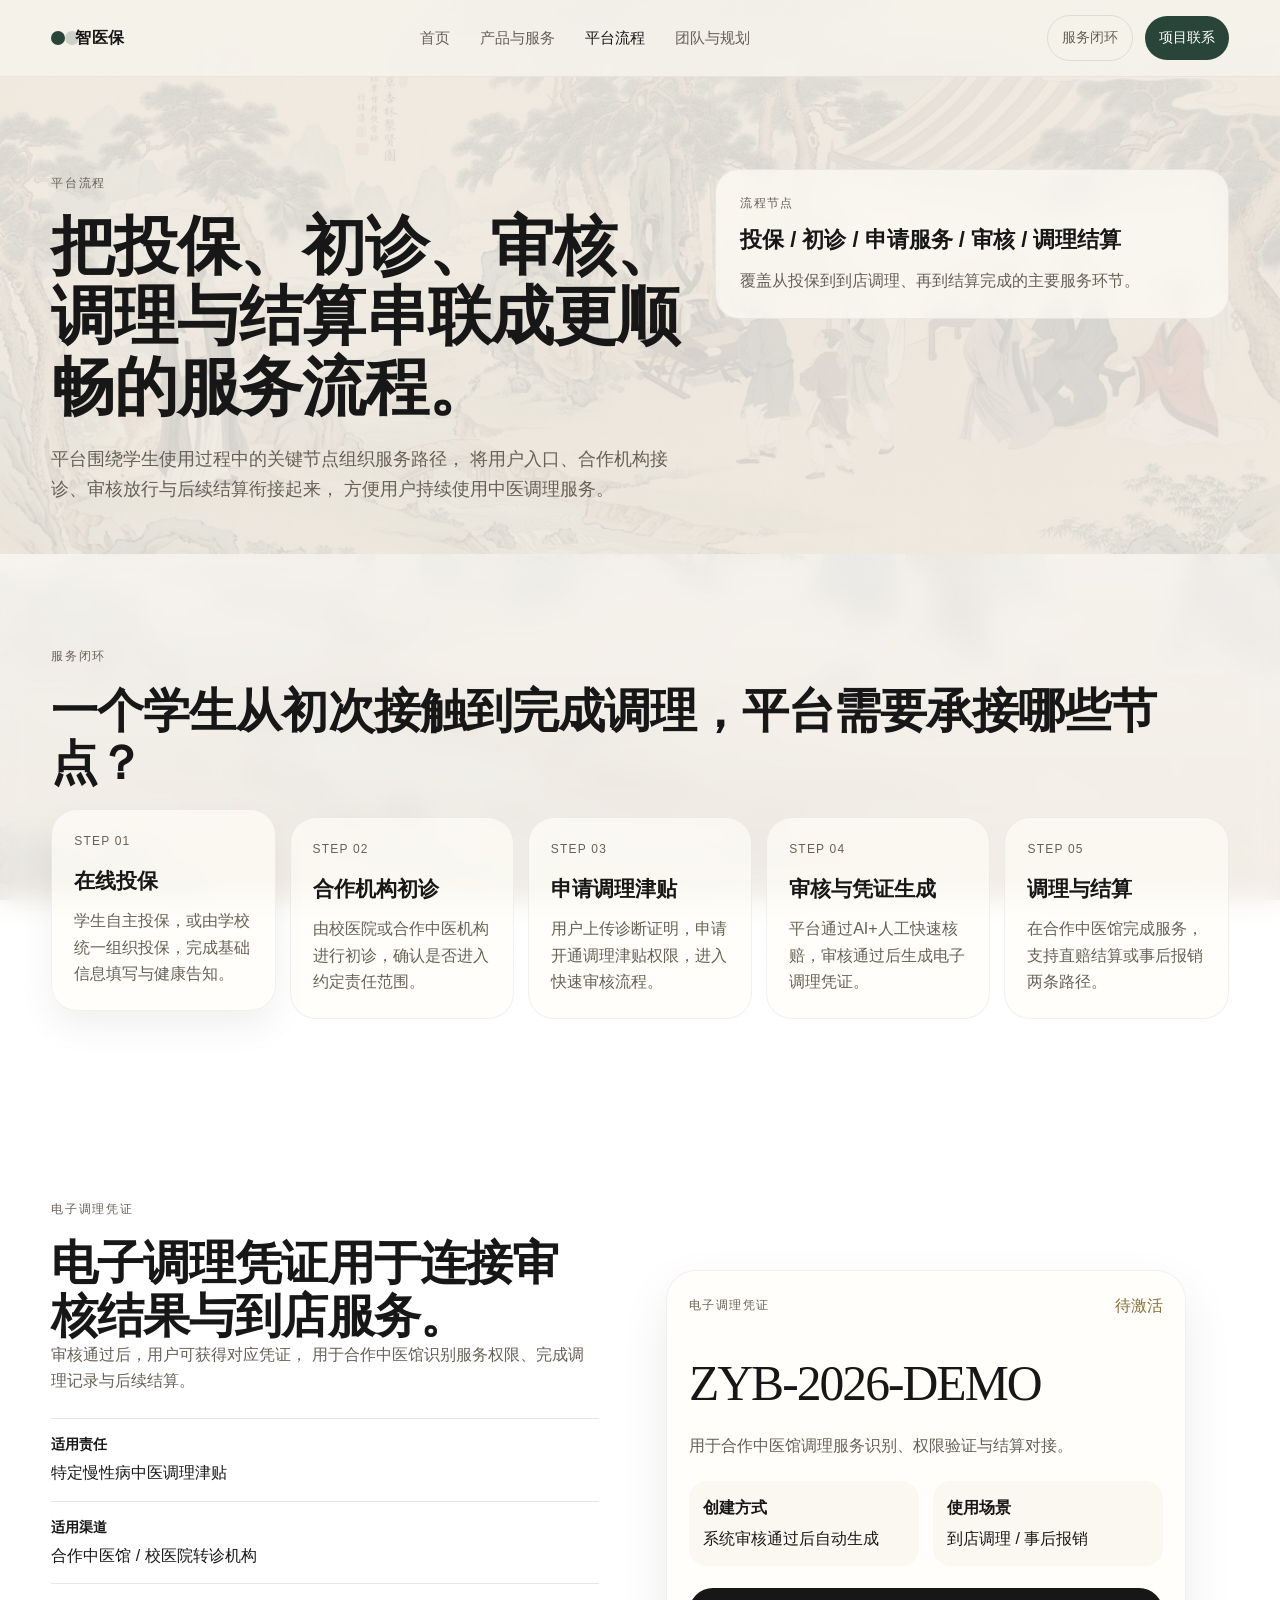
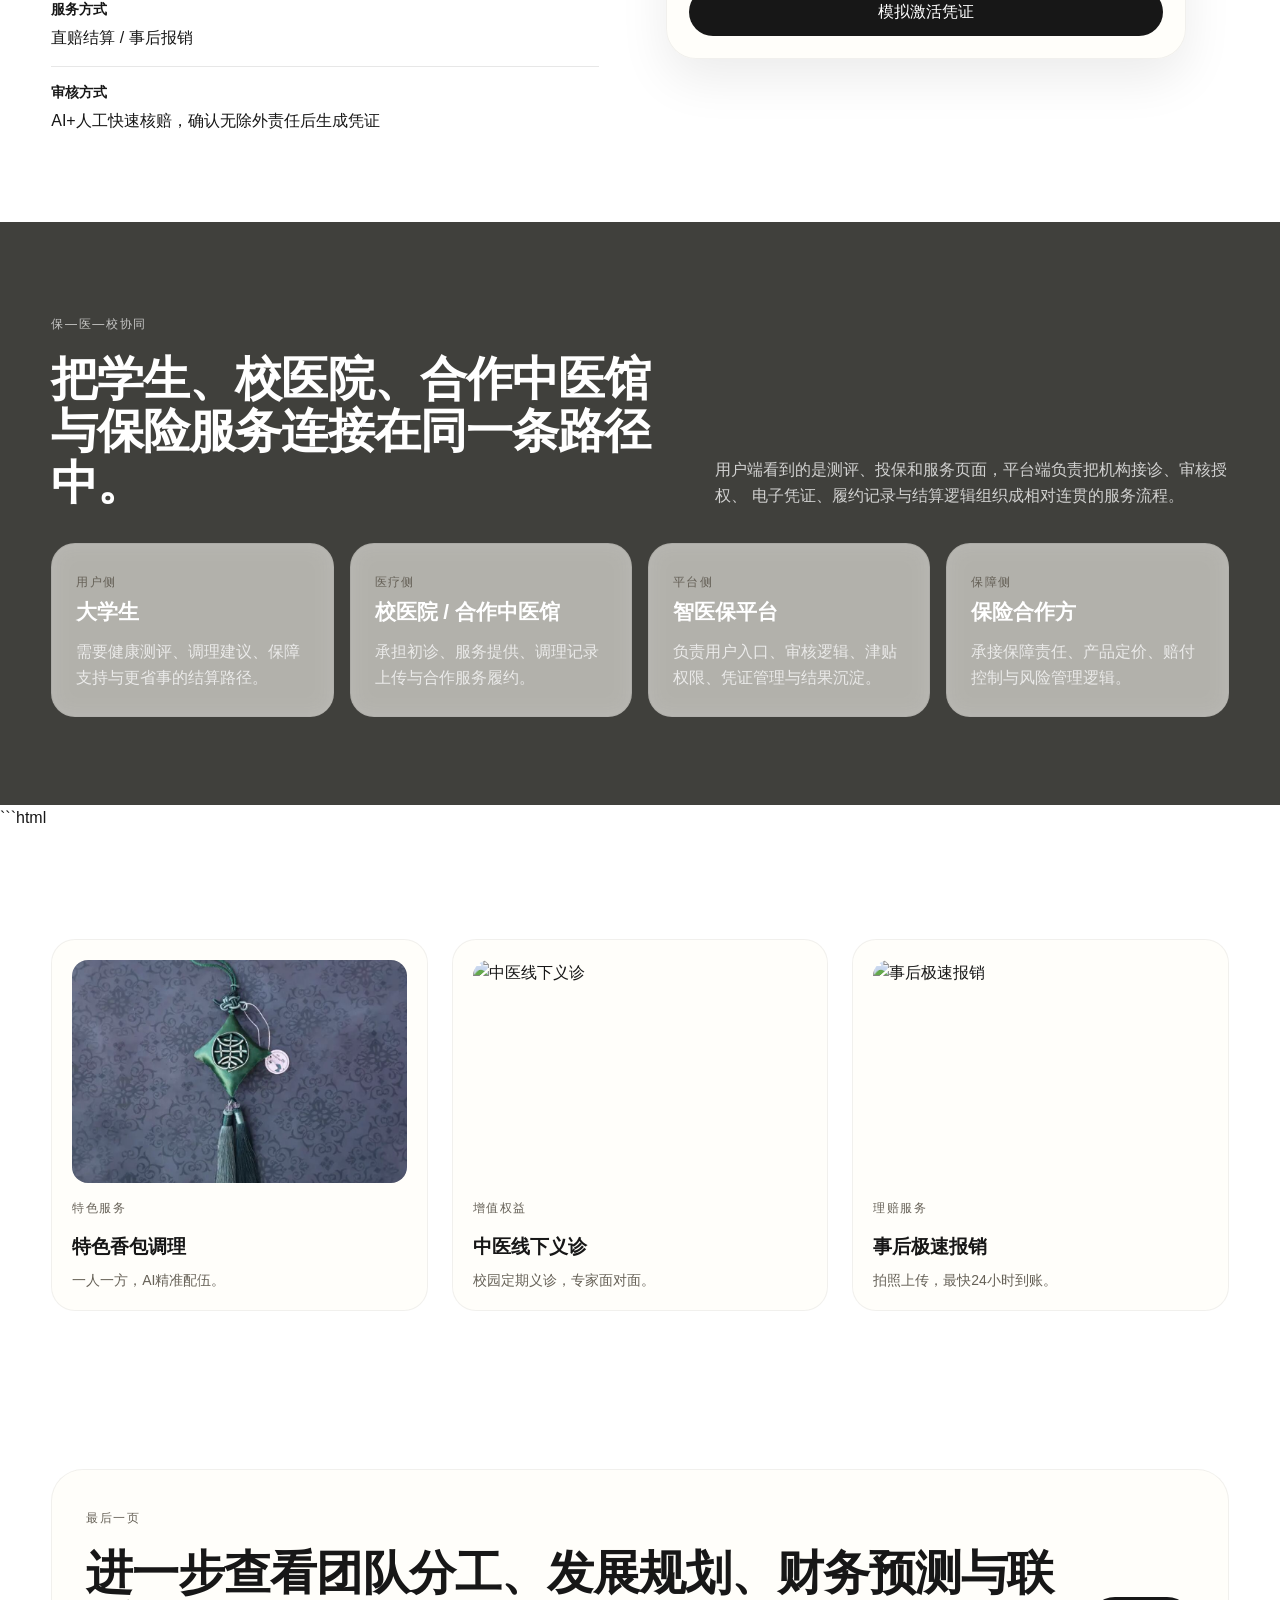
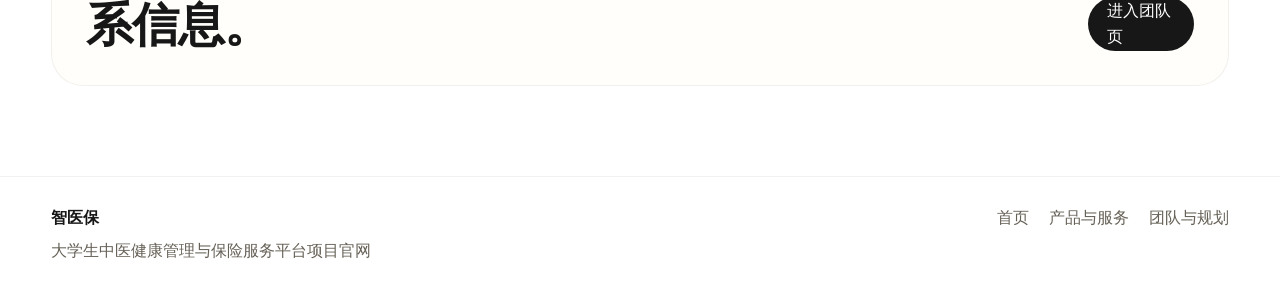
==== commit c6c8cfc7: "修正了图片格式并更新了页面" ====
--- a/platform.html
+++ b/platform.html
@@ -230,7 +230,7 @@
 <section class="section">
   <div class="container side-notes">
     <article class="note-card">
-      <img src="https://images.unsplash.com/photo-1512036667332-288d64e637ee?auto=format&fit=crop&q=80&w=600" alt="特色香包调理" style="border-radius: 16px; margin-bottom: 16px;">
+      <img src="xiangbao.jpg" alt="特色香包调理" style="width: 100%; border-radius: 16px; margin-bottom: 16px; object-fit: cover; aspect-ratio: 3/2;">
       <small>特色服务</small>
       <h3 style="margin: 12px 0 8px 0; font-size: 1.2rem;">特色香包调理</h3>
       <p style="font-size: 14px; color: var(--muted); margin: 0; line-height: 1.4;">一人一方，AI精准配伍。</p>
